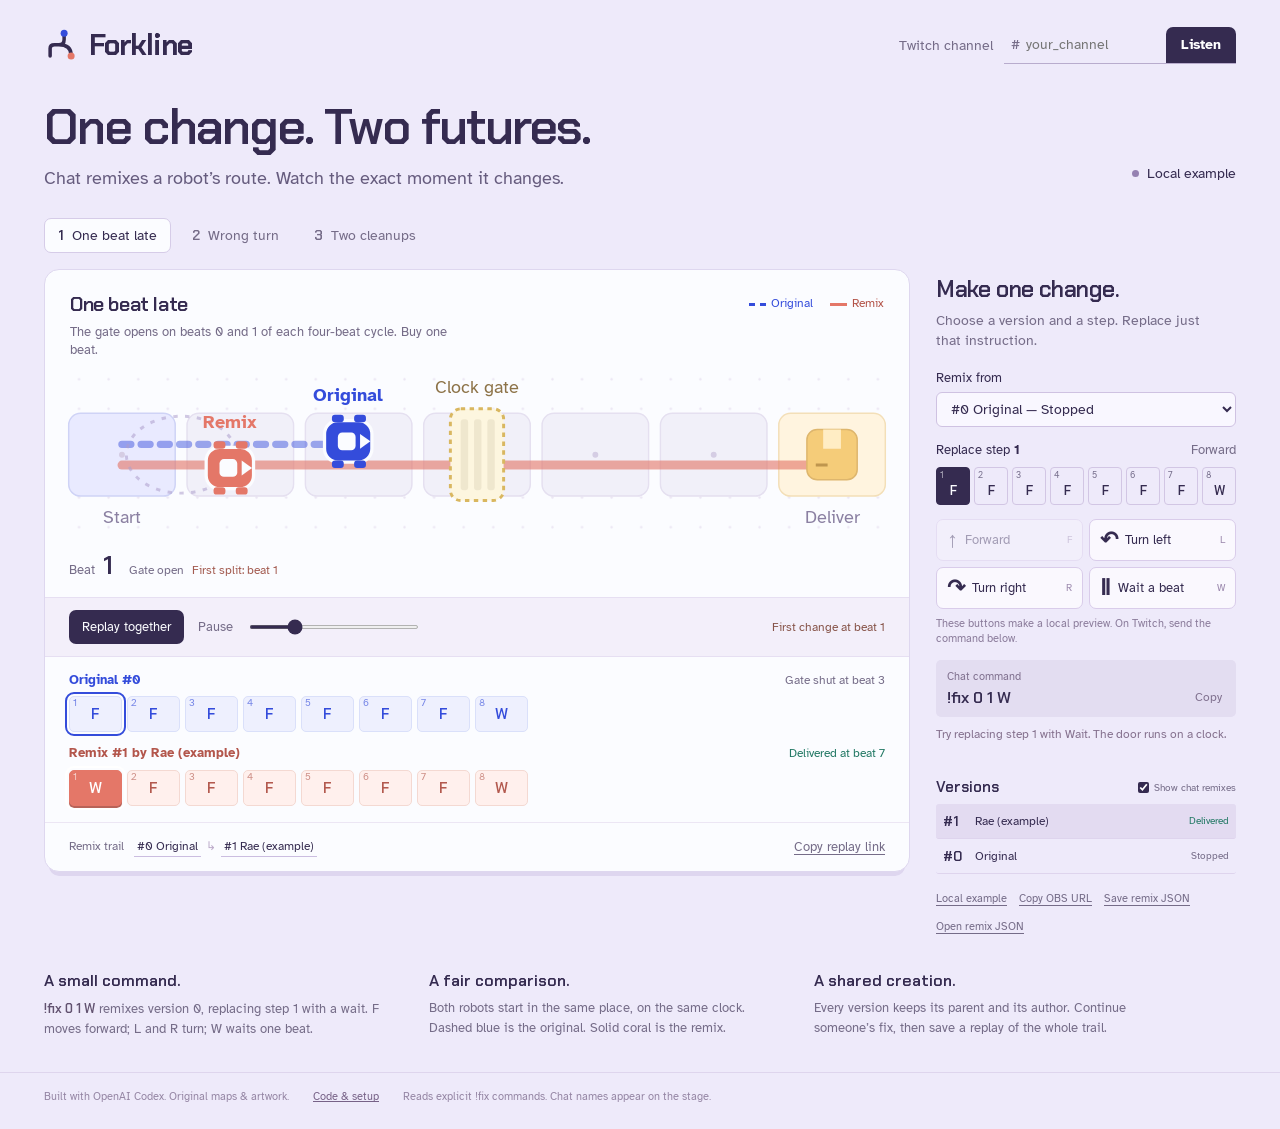
==== index.html @ 3ef1137c "Build Forkline: one-instruction Twitch remixes with two synchronized futures" ====
<!doctype html>
<html lang="en">
<head>
  <meta charset="utf-8">
  <meta name="viewport" content="width=device-width,initial-scale=1">
  <meta name="theme-color" content="#eeeafa">
  <meta name="description" content="Chat changes one robot instruction. Two futures replay together. A tiny remix studio for Twitch.">
  <title>Forkline — One change. Two futures.</title>
  <link rel="stylesheet" href="fonts.css">
  <link rel="stylesheet" href="style.css">
</head>
<body>
  <nav class="masthead" aria-label="Main">
    <a class="wordmark" href="./" aria-label="Forkline home">
      <svg viewBox="0 0 40 40" aria-hidden="true"><path d="M7 32V23Q7 19 12 19H17Q23 19 23 13V6M17 19Q31 19 31 31" fill="none" stroke="currentColor" stroke-width="4" stroke-linecap="round"/><circle cx="23" cy="6" r="4" fill="#344cdb"/><circle cx="31" cy="32" r="4" fill="#e47768"/></svg>
      Forkline
    </a>
    <form id="channel-form" class="channel-form">
      <label for="channel">Twitch channel</label>
      <div class="channel-entry"><span aria-hidden="true">#</span><input id="channel" name="channel" autocomplete="off" spellcheck="false" placeholder="your_channel" pattern="[a-zA-Z0-9_]{1,25}" aria-describedby="connection"><button id="listen" type="submit">Listen</button></div>
      <button id="disconnect" type="button" hidden>Disconnect</button>
    </form>
  </nav>

  <main>
    <header class="intro">
      <div>
        <h1>One change. Two futures.</h1>
        <p>Chat remixes a robot’s route. Watch the exact moment it changes.</p>
      </div>
      <div class="connection-wrap"><span id="connection" class="connection" role="status">Local example</span><span id="received" class="received"></span></div>
    </header>

    <div id="level-tabs" class="level-tabs" role="group" aria-label="Choose a challenge"></div>

    <div class="studio">
      <section class="tabletop" aria-label="Two futures">
        <div class="scene-heading">
          <div><h2 id="level-title">One beat late</h2><p id="level-brief"></p></div>
          <div class="legend"><span class="parent-key">Original</span><span class="child-key">Remix</span></div>
        </div>
        <div class="arena-wrap">
          <svg id="arena" viewBox="0 0 800 380" role="img" aria-label="Robot route comparison"></svg>
          <div class="beat-box">Beat <strong id="beat">0</strong><span id="gate-hint"></span><span id="split-hint"></span></div>
        </div>
        <div class="replay-bar">
          <button id="replay" class="replay-button" type="button" aria-label="Replay both routes">Replay together</button>
          <button id="play-pause" class="plain-button" type="button">Pause</button>
          <input id="scrub" type="range" min="0" max="8" value="0" step="0.01" aria-label="Replay beat">
          <output id="divergence" for="scrub">Pick one change.</output>
        </div>
        <div class="program-comparison">
          <section class="program-row original-row">
            <div class="program-caption"><strong id="parent-caption">Original #0</strong><span id="parent-result"></span></div>
            <div id="parent-program" class="program-strip" aria-label="Original instructions"></div>
          </section>
          <section class="program-row remix-row">
            <div class="program-caption"><strong id="child-caption">Remix</strong><span id="child-result"></span></div>
            <div id="child-program" class="program-strip" aria-label="Remix instructions"></div>
          </section>
        </div>
        <div class="lineage-bar"><span>Remix trail</span><div id="lineage" class="lineage"></div><button id="share" class="plain-button" type="button">Copy replay link</button></div>
      </section>

      <aside class="workbench" aria-label="Make a remix">
        <h2>Make one change.</h2>
        <p class="bench-intro">Choose a version and a step. Replace just that instruction.</p>
        <label for="parent-select">Remix from</label>
        <select id="parent-select"></select>
        <div class="step-caption">Replace step <strong id="selected-slot">1</strong><span id="selected-instruction">Forward</span></div>
        <div id="editable-program" class="editable-program" role="group" aria-label="Choose the instruction to replace"></div>
        <div class="op-buttons" role="group" aria-label="Replace the selected instruction">
          <button type="button" data-op="F"><b aria-hidden="true">↑</b><span>Forward</span><small>F</small></button>
          <button type="button" data-op="L"><b aria-hidden="true">↶</b><span>Turn left</span><small>L</small></button>
          <button type="button" data-op="R"><b aria-hidden="true">↷</b><span>Turn right</span><small>R</small></button>
          <button type="button" data-op="W"><b aria-hidden="true">Ⅱ</b><span>Wait a beat</span><small>W</small></button>
        </div>
        <p class="local-note">These buttons make a local preview. On Twitch, send the command below.</p>
        <div class="command-box"><span>Chat command</span><code id="chat-command">!fix 0 1 W</code><button id="copy-command" type="button" aria-label="Copy chat command">Copy</button></div>
        <p id="message" class="message" aria-live="polite">Try replacing step 1 with Wait. The door runs on a clock.</p>
        <div class="branch-heading"><h3>Versions</h3><label><input id="auto-show" type="checkbox" checked> Show chat remixes</label></div>
        <div id="versions" class="versions" aria-label="Available versions"></div>
        <div class="bench-footer"><button id="reset" type="button" class="plain-button">Local example</button><button id="overlay" type="button" class="plain-button">Copy OBS URL</button><button id="export" type="button" class="plain-button">Save remix JSON</button><button id="import" type="button" class="plain-button">Open remix JSON</button><input id="import-file" type="file" accept=".json,application/json" hidden></div>
      </aside>
    </div>

    <section class="how-it-works" aria-label="How to play">
      <div><h3>A small command.</h3><p><code>!fix 0 1 W</code> remixes version 0, replacing step 1 with a wait. F moves forward; L and R turn; W waits one beat.</p></div>
      <div><h3>A fair comparison.</h3><p>Both robots start in the same place, on the same clock. Dashed blue is the original. Solid coral is the remix.</p></div>
      <div><h3>A shared creation.</h3><p>Every version keeps its parent and its author. Continue someone’s fix, then save a replay of the whole trail.</p></div>
    </section>
  </main>
  <footer><span>Built with OpenAI Codex. Original maps & artwork.</span><a href="https://github.com/blucca/forkline" target="_blank" rel="noreferrer">Code & setup</a><span>Reads explicit !fix commands. Chat names appear on the stage.</span></footer>
  <script type="module" src="app.js"></script>
</body>
</html>
---- fonts.css ----
@font-face {
  font-family: 'Atkinson Hyperlegible';
  font-style: normal;
  font-weight: 400;
  font-display: swap;
  src: url(fonts/atkinson-hyperlegible-400.ttf) format('truetype');
}
@font-face {
  font-family: 'Atkinson Hyperlegible';
  font-style: normal;
  font-weight: 700;
  font-display: swap;
  src: url(fonts/atkinson-hyperlegible-700.ttf) format('truetype');
}
@font-face {
  font-family: 'Chakra Petch';
  font-style: normal;
  font-weight: 600;
  font-display: swap;
  src: url(fonts/chakra-petch-600.ttf) format('truetype');
}
@font-face {
  font-family: 'Chakra Petch';
  font-style: normal;
  font-weight: 700;
  font-display: swap;
  src: url(fonts/chakra-petch-700.ttf) format('truetype');
}
---- style.css ----
:root {
  --paper: #eeeafa;
  --ink: #352b50;
  --muted: #756c88;
  --line: #d9d0ec;
  --white: #fbfcff;
  --parent: #344cdb;
  --child: #e47768;
  --gold: #ffd879;
  --heading: "Chakra Petch", sans-serif;
  --body: "Atkinson Hyperlegible", sans-serif;
}
* { box-sizing: border-box; }
body { margin: 0; color: var(--ink); background: var(--paper); font-family: var(--body); font-size: 16px; line-height: 1.4; }
button, input, select { font: inherit; color: inherit; }
button, select, input { -webkit-tap-highlight-color: transparent; }
button { cursor: pointer; }
button:disabled { cursor: default; opacity: .4; }
button:focus-visible, input:focus-visible, select:focus-visible, a:focus-visible { outline: 3px solid var(--parent); outline-offset: 3px; }
a { color: inherit; }
button { border: 0; background: none; }
[hidden] { display: none !important; }
.masthead { max-width: 1440px; margin: 0 auto; padding: 25px 44px 0; display: flex; justify-content: space-between; align-items: center; gap: 22px; }
.wordmark { display: flex; align-items: center; gap: 10px; text-decoration: none; font-family: var(--heading); font-size: 29px; font-weight: 700; letter-spacing: -1.2px; }
.wordmark svg { width: 35px; height: 35px; }
.channel-form { display: flex; align-items: center; gap: 11px; font-size: 14px; }
.channel-form label { color: var(--muted); }
.channel-entry { display: flex; align-items: center; gap: 3px; border-bottom: 1px solid #b8accd; }
.channel-entry > span { color: var(--muted); padding-left: 7px; }
.channel-entry input { width: 140px; background: none; border: 0; padding: 8px 3px; outline-offset: 0; }
.channel-entry button { background: var(--ink); color: white; padding: 8px 15px; border-radius: 7px 7px 0 0; font-weight: 700; }
#disconnect { color: var(--muted); text-decoration: underline; text-underline-offset: 3px; }
main { max-width: 1440px; margin: 0 auto; padding: 34px 44px 30px; }
.intro { display: flex; justify-content: space-between; gap: 25px; align-items: end; margin-bottom: 27px; }
h1 { font: 600 clamp(32px, 3.9vw, 55px)/1.08 var(--heading); letter-spacing: -1.9px; margin: 0 0 12px; }
.intro p { margin: 0; font-size: 18px; color: #665c7e; }
.connection-wrap { display: flex; align-items: end; flex-direction: column; white-space: nowrap; gap: 4px; padding-bottom: 3px; }
.connection { font-size: 14px; display: inline-flex; align-items: center; gap: 8px; }
.connection:before { content: ""; width: 7px; height: 7px; background: #9581b1; border-radius: 50%; }
.connection.live:before { background: #25806b; box-shadow: 0 0 0 4px #d4ebe5; }
.connection.failed:before { background: #b44747; }
.received { font-size: 12px; color: var(--muted); }
.level-tabs { display: flex; gap: 7px; padding-bottom: 16px; }
.level-tabs button { border: 1px solid transparent; border-radius: 7px; padding: 7px 13px; font-size: 14px; color: var(--muted); display: flex; align-items: center; gap: 8px; }
.level-tabs button strong { font: 600 14px var(--heading); color: inherit; }
.level-tabs button.active { background: var(--white); color: var(--ink); border-color: #d6cce8; }
.studio { display: grid; grid-template-columns: minmax(0, 1fr) 300px; gap: 26px; align-items: start; }
.tabletop { background: var(--white); border-radius: 15px; border: 1px solid #ded7ef; overflow: hidden; box-shadow: 0 9px 0 -5px #ded6ef; }
.scene-heading { display: flex; align-items: start; justify-content: space-between; padding: 20px 25px 0; gap: 15px; }
h2 { font-family: var(--heading); font-weight: 600; font-size: 20px; letter-spacing: -.4px; margin: 0; }
.scene-heading p { margin: 5px 0 0; font-size: 13px; color: var(--muted); max-width: 48ch; }
.legend { display: flex; gap: 17px; padding-top: 5px; font-size: 12px; flex-shrink: 0; }
.legend span:before { content: ""; display: inline-block; width: 17px; margin-right: 5px; vertical-align: middle; border-top: 3px solid var(--child); }
.legend .parent-key { color: var(--parent); }
.legend .child-key { color: #b35348; }
.legend .parent-key:before { border-top: 3px dashed var(--parent); }
.arena-wrap { position: relative; width: 100%; padding-bottom: 48px; }
#arena { display: block; width: 100%; height: auto; overflow: visible; }
.floor-tile { fill: #f1f0f9; stroke: #e5e0f0; stroke-width: 1; }
.floor-tile.start-tile { fill: #e9eaff; stroke: #cfd3f6; }
.floor-tile.goal-tile { fill: #fff4df; stroke: #f3dfb8; }
.grid-mark { fill: #e9e4f1; }
.route { fill: none; stroke-width: 5; stroke-linecap: round; stroke-linejoin: round; }
.route.parent { stroke: var(--parent); stroke-dasharray: 6 7; opacity: .47; }
.route.child { stroke: var(--child); stroke-width: 6; opacity: .61; }
.gate-bar { fill: #786242; }
.gate-frame { fill: var(--gold); stroke: #d9b760; stroke-width: 2; }
.gate-open .gate-bar { opacity: .1; }
.gate-open .gate-frame { fill: #fdf6df; stroke-dasharray: 3 3; }
.gate-label { font: 12px var(--body); fill: #8d7348; }
.goal-label, .start-label { font: 12px var(--body); fill: #8b80a2; }
.robot { transition: opacity .1s; }
.robot .robot-body { stroke: var(--white); stroke-width: 2.2; }
.robot-label { font: 700 12px var(--body); text-anchor: middle; }
.robot.crashed .robot-shell { opacity: .64; }
.robot.crashed .crash-mark { display: block; }
.crash-mark { display: none; }
.divergence-ring { fill: none; stroke: #ae9ecc; stroke-width: 2; stroke-dasharray: 3 5; }
.beat-box { position: absolute; left: 24px; bottom: 15px; display: flex; align-items: baseline; gap: 8px; font-size: 13px; color: var(--muted); }
.beat-box strong { font: 600 26px var(--heading); color: var(--ink); }
#gate-hint { margin-left: 8px; font-size: 12px; }
#split-hint { color: #a35b50; font-size: 12px; }
.replay-bar { padding: 12px 24px; display: flex; gap: 14px; align-items: center; background: #f3effa; border-top: 1px solid #e6dff2; border-bottom: 1px solid #e6dff2; flex-wrap: wrap; }
.replay-button { background: var(--ink); color: var(--white); padding: 8px 13px; border-radius: 7px; font-size: 13px; flex-shrink: 0; }
.plain-button { padding: 3px 0; font-size: 13px; color: var(--muted); text-decoration: underline; text-underline-offset: 3px; }
#play-pause { text-decoration: none; min-width: 31px; }
#scrub { flex: 1; accent-color: var(--ink); min-width: 80px; max-width: 170px; height: 4px; }
#divergence { font-size: 12px; color: #807491; margin-left: auto; }
#divergence.changed { color: #875449; }
.program-comparison { padding: 14px 24px 16px; }
.program-row + .program-row { margin-top: 12px; }
.program-caption { display: flex; justify-content: space-between; gap: 10px; font-size: 13px; margin-bottom: 7px; align-items: baseline; }
.original-row .program-caption strong { color: var(--parent); }
.remix-row .program-caption strong { color: #b3564c; }
.program-caption > span { font-size: 12px; color: var(--muted); }
.program-caption .success { color: #237965; }
.program-strip { display: flex; gap: 5px; flex-wrap: nowrap; }
.instruction { display: flex; position: relative; align-items: center; justify-content: center; height: 36px; flex: 1; max-width: 53px; min-width: 22px; background: #eef0fe; border: 1px solid #dae0fa; border-radius: 5px; font: 600 15px var(--heading); color: var(--parent); }
.instruction small { position: absolute; top: -1px; left: 3px; font: 10px var(--body); opacity: .65; }
.remix-row .instruction { color: #b3594e; background: #fff0ed; border-color: #f4d9d2; }
.remix-row .instruction.changed { background: var(--child); color: white; border-color: var(--child); box-shadow: 0 2px 0 #b86358; }
.instruction.current { outline: 2px solid currentColor; outline-offset: 2px; }
.program-placeholder { font-size: 14px; color: #a194b6; padding: 6px 0; }
.lineage-bar { display: flex; gap: 10px; align-items: center; border-top: 1px solid #ece6f4; padding: 12px 24px; font-size: 12px; flex-wrap: wrap; }
.lineage-bar > span { color: var(--muted); }
.lineage { flex: 1; display: flex; flex-wrap: wrap; align-items: center; gap: 5px; min-width: 90px; }
.lineage button { font-size: 12px; border-bottom: 1px solid #cbbde0; padding: 1px 3px; }
.lineage .fork-dot { color: #bcaaca; }
.workbench { padding: 4px 0 0; }
.workbench h2 { font-size: 23px; margin-bottom: 6px; }
.bench-intro { color: var(--muted); font-size: 14px; margin: 0 0 18px; max-width: 30ch; }
.workbench > label { display: block; margin: 0 0 5px; font-size: 13px; }
.workbench select { width: 100%; border: 1px solid #cfc2e2; background: #f9f7ff; border-radius: 6px; padding: 7px 10px; font-size: 14px; margin-bottom: 14px; }
.step-caption { display: flex; gap: 4px; font-size: 13px; align-items: baseline; margin-bottom: 8px; }
.step-caption > span { margin-left: auto; color: var(--muted); }
.editable-program { display: grid; grid-template-columns: repeat(8, minmax(0,1fr)); gap: 4px; margin-bottom: 14px; }
.editable-program button { min-height: 38px; border: 1px solid #d2c6e4; border-radius: 4px; font: 600 13px var(--heading); position: relative; padding: 9px 0 0; }
.editable-program button small { position: absolute; top: 1px; left: 3px; font: 9px var(--body); opacity: .65; }
.editable-program button.selected { background: var(--ink); color: var(--white); border-color: var(--ink); }
.op-buttons { display: grid; grid-template-columns: repeat(2, 1fr); gap: 6px; }
.op-buttons button { display: flex; align-items: center; gap: 7px; padding: 9px 10px; text-align: left; background: #faf8fe; border: 1px solid #d9ccea; border-radius: 7px; }
.op-buttons button:hover:not(:disabled) { border-color: #aa92c7; background: white; }
.op-buttons button b { font: 700 22px var(--body); line-height: 1; }
.op-buttons button span { font-size: 13px; white-space: nowrap; }
.op-buttons button small { font-size: 10px; color: #9d8baf; margin-left: auto; }
.local-note { font-size: 11px; line-height: 1.35; color: #8b7c9b; margin: 8px 0 13px; }
.command-box { display: grid; grid-template-columns: 1fr auto; column-gap: 8px; padding: 9px 11px; background: #e3ddf1; border-radius: 5px; }
.command-box > span { font-size: 11px; color: #80718f; grid-column: 1/3; margin-bottom: 3px; }
.command-box code { font: 600 16px var(--heading); }
.command-box button { color: #80718f; font-size: 12px; padding: 0 3px; }
.message { font-size: 12px; color: #85718e; line-height: 1.4; min-height: 34px; margin: 9px 0 13px; }
.message.error { color: #a63e3e; }
.branch-heading { display: flex; justify-content: space-between; align-items: center; margin-top: 17px; }
h3 { font-family: var(--heading); font-size: 15px; font-weight: 600; margin: 0; }
.branch-heading label { font-size: 10px; color: var(--muted); display: flex; gap: 2px; align-items: center; }
.branch-heading input { accent-color: var(--ink); width: 11px; height: 11px; }
.versions { padding-top: 6px; max-height: 181px; overflow: auto; scrollbar-width: thin; }
.version { display: flex; align-items: center; gap: 8px; padding: 8px 7px; border-bottom: 1px solid #ded4ed; width: 100%; text-align: left; font-size: 12px; border-radius: 3px; }
.version:hover, .version.active { background: #e3dbf1; }
.version .version-id { font: 600 14px var(--heading); min-width: 24px; }
.version .version-author { overflow: hidden; text-overflow: ellipsis; white-space: nowrap; flex: 1; }
.version .version-outcome { font-size: 10px; color: var(--muted); }
.version .version-outcome.success { color: #237965; }
.bench-footer { display: flex; flex-wrap: wrap; gap: 6px 12px; margin-top: 14px; }
.bench-footer .plain-button { font-size: 11px; }
.how-it-works { display: grid; grid-template-columns: repeat(3,1fr); gap: 35px; margin: 33px 0 3px; max-width: 1120px; }
.how-it-works h3 { font-size: 16px; margin-bottom: 7px; }
.how-it-works p { font-size: 13px; line-height: 1.5; color: var(--muted); margin: 0; max-width: 43ch; }
.how-it-works code { font-family: var(--heading); color: #625270; font-size: 13px; }
footer { max-width: 1440px; margin: 0 auto; border-top: 1px solid #ded5ed; padding: 16px 44px 24px; display: flex; gap: 10px 24px; flex-wrap: wrap; font-size: 11px; color: #9586a4; }
footer a { color: #776287; }
body.overlay { background: transparent; }
body.overlay .masthead, body.overlay .intro, body.overlay .level-tabs, body.overlay .workbench, body.overlay .how-it-works, body.overlay footer { display: none; }
body.overlay main { max-width: none; padding: 12px; height: 100vh; }
body.overlay .studio { display: block; height: 100%; }
body.overlay .tabletop { box-shadow: none; height: 100%; display: flex; flex-direction: column; }
body.overlay .arena-wrap { flex: 1 1 0; min-height: 0; }
body.overlay #arena { height: 100%; }
body.overlay .scene-heading, body.overlay .program-comparison, body.overlay .lineage-bar { flex-shrink: 0; }
body.overlay .replay-bar, body.overlay .lineage-bar > button { display: none; }
body.overlay .scene-heading h2 { font-size: 25px; }
body.overlay .scene-heading p { font-size: 15px; }
body.overlay .legend { font-size: 15px; }
body.overlay .beat-box { font-size: 16px; }
body.overlay .beat-box strong { font-size: 30px; }
body.overlay #gate-hint, body.overlay #split-hint { font-size: 14px; }
body.overlay .program-caption { font-size: 17px; }
body.overlay .program-caption > span { font-size: 15px; }
body.overlay .instruction { height: 48px; max-width: 85px; font-size: 21px; }
body.overlay .instruction small { font-size: 12px; }
@media (max-width:1100px) {
  .masthead { padding: 23px 27px 0; }
  main { padding: 28px 27px; }
  .studio { gap: 22px; grid-template-columns: minmax(0,1fr) 270px; }
  .scene-heading { padding: 16px 18px 0; }
  .scene-heading p { max-width: 34ch; }
  .legend { flex-direction: column; gap: 4px; }
  .program-comparison { padding: 12px 18px; }
  .replay-bar { padding: 11px 18px; gap: 10px; }
  #divergence { width: 100%; margin-left: 0; }
  .lineage-bar { padding: 12px 18px; }
  .op-buttons button { padding: 9px 7px; gap: 5px; }
  .op-buttons button span { font-size: 12px; }
  footer { padding-left: 27px; padding-right: 27px; }
}
@media (max-width:780px) {
  .masthead { align-items: start; padding: 18px 18px 0; }
  .wordmark { font-size: 24px; gap: 7px; }
  .wordmark svg { width: 29px; height: 29px; }
  .channel-form { flex-wrap: wrap; justify-content: end; gap: 3px; max-width: 220px; }
  .channel-form > label { display: none; }
  .channel-entry input { width: 109px; font-size: 12px; }
  .channel-entry button { padding: 7px 10px; font-size: 12px; }
  main { padding: 30px 18px 24px; }
  .intro { display: block; margin-bottom: 22px; }
  h1 { font-size: 37px; max-width: 13ch; letter-spacing: -1.1px; }
  .intro p { font-size: 15px; max-width: 35ch; }
  .connection-wrap { align-items: start; margin-top: 13px; }
  .connection { font-size: 12px; }
  .level-tabs { gap: 4px; }
  .level-tabs button { font-size: 11px; padding: 6px; gap: 4px; }
  .level-tabs button strong { font-size: 11px; }
  .studio { grid-template-columns: 1fr; gap: 27px; }
  .tabletop { border-radius: 10px; }
  .scene-heading { padding: 16px 16px 0; }
  .scene-heading h2 { font-size: 18px; }
  .scene-heading p { font-size: 11px; max-width: 29ch; }
  .legend { font-size: 10px; padding-top: 3px; gap: 3px; }
  .legend span:before { width: 12px; margin-right: 3px; }
  .arena-wrap { padding-bottom: 38px; }
  .beat-box { left: 16px; bottom: 5px; font-size: 11px; }
  .beat-box strong { font-size: 19px; }
  #gate-hint { font-size: 10px; margin-left: 0; }
  #split-hint { font-size: 10px; }
  .replay-bar { padding: 10px 16px; gap: 10px; }
  .replay-button { font-size: 11px; padding: 7px 9px; }
  #play-pause { font-size: 11px; }
  #scrub { min-width: 50px; max-width: none; }
  #divergence { font-size: 11px; }
  .program-comparison { padding: 12px 16px; }
  .program-caption { font-size: 11px; flex-wrap: wrap; margin-bottom: 6px; gap: 2px; }
  .program-caption > span { font-size: 10px; }
  .program-strip { gap: 4px; }
  .instruction { height: 32px; font-size: 12px; min-width: 16px; }
  .instruction small { font-size: 8px; left: 2px; }
  .lineage-bar { padding: 9px 16px; gap: 7px; font-size: 11px; }
  .lineage-bar .plain-button { font-size: 10px; }
  .workbench { max-width: 520px; }
  .workbench h2 { font-size: 24px; }
  .bench-intro { max-width: 42ch; }
  .editable-program { grid-template-columns: repeat(11, minmax(0,1fr)); }
  .op-buttons button { padding: 11px 12px; }
  .op-buttons button span { font-size: 14px; }
  .how-it-works { grid-template-columns: 1fr; gap: 19px; margin-top: 30px; }
  .how-it-works p { max-width: 53ch; }
  footer { padding: 14px 18px 20px; font-size: 10px; gap: 6px 15px; }
}
@media (prefers-reduced-motion: reduce) {
  *, *:before, *:after { scroll-behavior: auto !important; transition: none !important; }
}
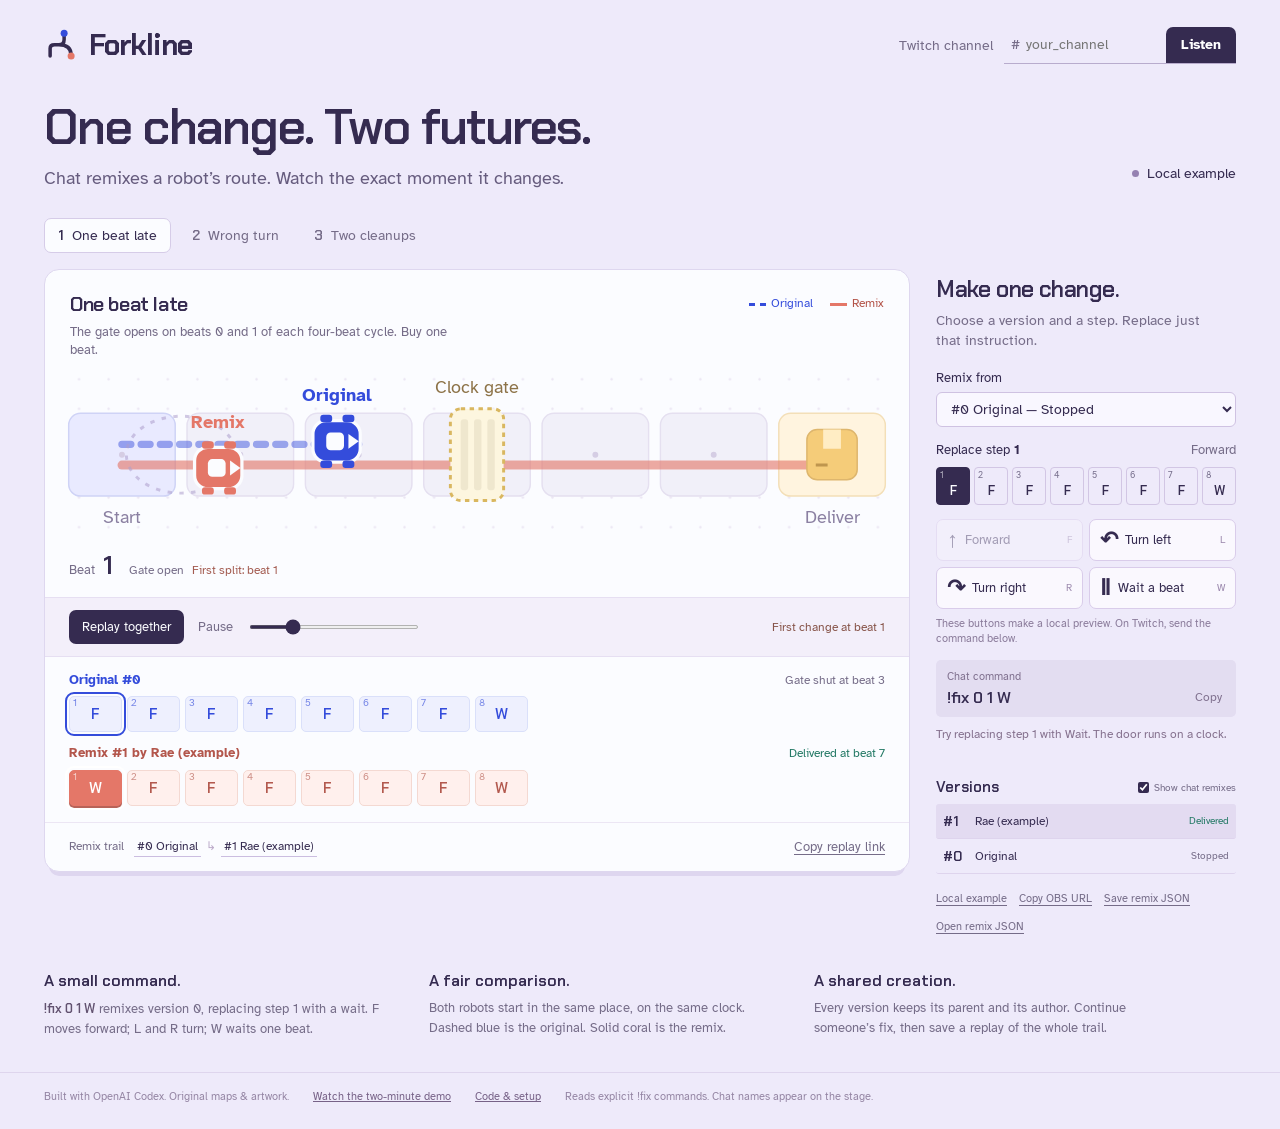
==== commit e5749699: "Publish two-minute Forkline demo with native Twitch and original Codex build footage" ====
--- a/index.html
+++ b/index.html
@@ -90,7 +90,7 @@
       <div><h3>A shared creation.</h3><p>Every version keeps its parent and its author. Continue someone’s fix, then save a replay of the whole trail.</p></div>
     </section>
   </main>
-  <footer><span>Built with OpenAI Codex. Original maps & artwork.</span><a href="https://github.com/blucca/forkline" target="_blank" rel="noreferrer">Code & setup</a><span>Reads explicit !fix commands. Chat names appear on the stage.</span></footer>
+  <footer><span>Built with OpenAI Codex. Original maps & artwork.</span><a href="demo/">Watch the two-minute demo</a><a href="https://github.com/blucca/forkline" target="_blank" rel="noreferrer">Code & setup</a><span>Reads explicit !fix commands. Chat names appear on the stage.</span></footer>
   <script type="module" src="app.js"></script>
 </body>
 </html>
